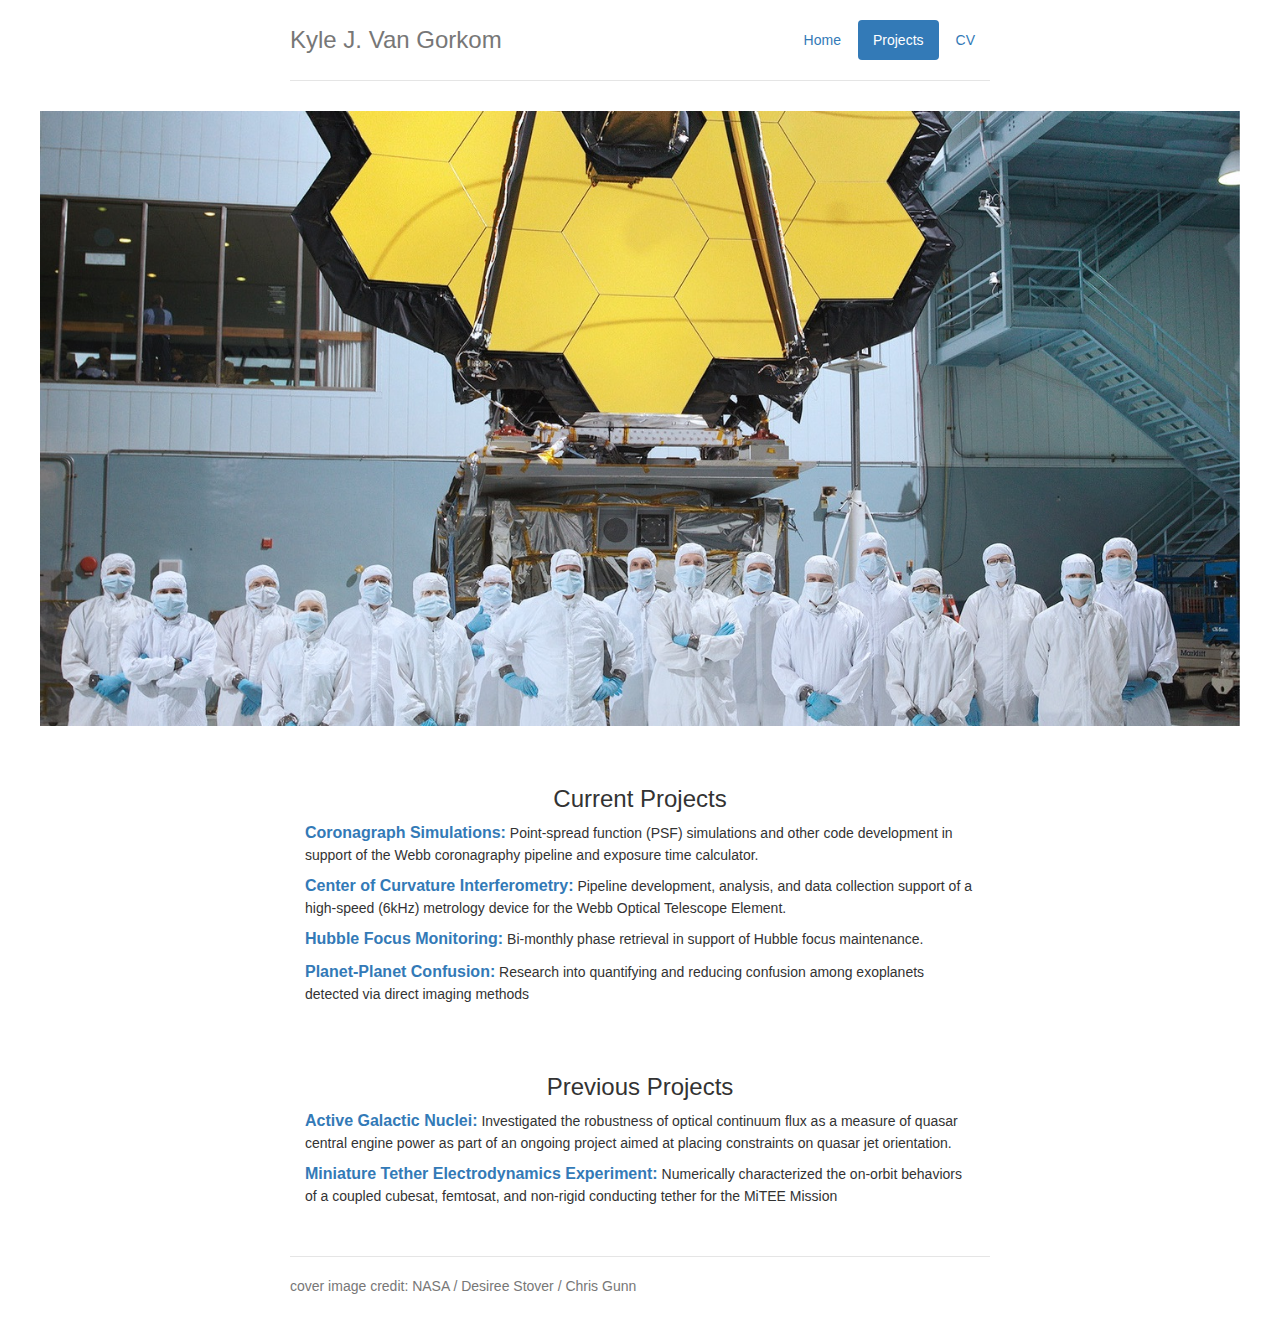
==== projects.html @ afd1f64e "initial commit" ====
<!DOCTYPE html>
<html lang="en">
  <head>
    <meta charset="utf-8">
    <meta http-equiv="X-UA-Compatible" content="IE=edge">
    <meta name="viewport" content="width=device-width, initial-scale=1">
    <!-- The above 3 meta tags *must* come first in the head; any other head content must come *after* these tags -->
    <meta name="author" content="Kyle J. Van Gorkom"/>
    <meta name="description" content="Kyle J. Van Gorkom's homepage"/>
    <meta name="keywords" content="Kyle,Van Gorkom,Optics,Telescopes,Webb,Hubble,Astronomy,STScI,RIA,Brandeis"/>
    <link rel="icon" href="../../favicon.ico">

    <title>Kyle J. Van Gorkom</title>

    <!-- Bootstrap core CSS -->
    <link href="css/bootstrap.css" rel="stylesheet">

    <!-- Custom styles for this template -->
    <link href="jumbotron-narrow.css" rel="stylesheet">
    <link href="font-awesome/css/font-awesome.min.css" rel="stylesheet">

    <!-- HTML5 shim and Respond.js for IE8 support of HTML5 elements and media queries -->
    <!--[if lt IE 9]>
      <script src="https://oss.maxcdn.com/html5shiv/3.7.2/html5shiv.min.js"></script>
      <script src="https://oss.maxcdn.com/respond/1.4.2/respond.min.js"></script>
    <![endif]-->
  </head>

  <body>

    <div class="container">
      <div class="header clearfix">
        <nav>
          <ul class="nav nav-pills pull-right">
            <li role="presentation"><a href="index.html">Home</a></li>
            <li role="presentation" class = "active"><a href="#">Projects</a></li>
            <li role="presentation"><a href="CV_Van_Gorkom.pdf">CV</a></li>
          </ul>
        </nav>
        <h3 class="text-muted">Kyle J. Van Gorkom</h3>
      </div>

    </div>

    <div class="container-fluid">
      <img class="img-responsive" src="coc_cropped.jpg" title="Center of Curvature team. I'm 2nd from the left!">
    </div>

    <div class="container">
      <div class="row marketing">
        <div class="col-md-12">
          <h3 align="center">Current Projects</h3>
          <p>
            <a onclick="window.open(this.href); return false;" href="http://adsabs.harvard.edu/abs/2016AAS...22831703V" class="class4"><span class="style_2" style="font-weight:bold;font-size:16px">Coronagraph Simulations:</span></a> Point-spread function (PSF) simulations and other code development in support of the Webb coronagraphy pipeline and exposure time calculator.</p>
          <p>
            <a onclick="window.open(this.href); return false;" href="https://www.nasa.gov/feature/goddard/2016/nasa-completes-webb-telescope-center-of-curvature-pre-test" class="class4"><span class="style_2" style="font-weight:bold;font-size:16px">Center of Curvature Interferometry:</span></a> Pipeline development, analysis, and data collection support of a high-speed (6kHz) metrology device for the Webb Optical Telescope Element.
          </p>
          <p>
            <a onclick="window.open(this.href); return false;" href="http://www.stsci.edu/hst/observatory/focus" class="class4"><span class="style_2" style="font-weight:bold;font-size:16px">Hubble Focus Monitoring:</span></a> Bi-monthly phase retrieval in support of Hubble focus maintenance.
          </p>
          <p>
            <a href="#" class="class4"><span class="style_2" style="font-weight:bold;font-size:16px">Planet-Planet Confusion:</span></a> Research into quantifying and reducing confusion among exoplanets detected via direct imaging methods
          </p>
        </div>
      </div>

      <div class="row marketing">
        <div class="col-md-12">
          <h3 align="center">Previous Projects</h3>
          <p>
            <a onclick="window.open(this.href); return false;" href="http://adsabs.harvard.edu/abs/2015MNRAS.450.4240V" class="class4"><span class="style_2" style="font-weight:bold;font-size:16px">Active Galactic Nuclei:</span></a> Investigated the robustness of optical continuum flux as a measure of quasar central engine power as part of an ongoing project aimed at placing constraints on quasar jet orientation.</p>
          <p>
           <a onclick="window.open(this.href); return false;" href="http://data.engin.umich.edu/groups/s3fl/mitee/research/" class="class4"><span class="style_2" style="font-weight:bold;font-size:16px">Miniature Tether Electrodynamics Experiment:</span></a> Numerically characterized the on-orbit behaviors of a coupled cubesat, femtosat, and non-rigid conducting tether for the MiTEE Mission
          </p>
        </div>
      </div>

      <footer class="footer">
        <p>cover image credit: NASA /  Desiree Stover / Chris Gunn </p>
      </footer>

    </div> <!-- /container -->


    <!-- IE10 viewport hack for Surface/desktop Windows 8 bug -->
    <script src="../../assets/js/ie10-viewport-bug-workaround.js"></script>
  </body>
</html>
---- jumbotron-narrow.css ----
/* Space out content a bit */
body {
  padding-top: 20px;
  padding-bottom: 20px;
}

/* Everything but the jumbotron gets side spacing for mobile first views */
.header,
.marketing,
.footer {
  padding-right: 15px;
  padding-left: 15px;
}

/* Custom page header */
.header {
  padding-bottom: 20px;
  border-bottom: 1px solid #e5e5e5;
}
/* Make the masthead heading the same height as the navigation */
.header h3 {
  margin-top: 0;
  margin-bottom: 0;
  line-height: 40px;
}

/* Custom page footer */
.footer {
  padding-top: 19px;
  color: #777;
  border-top: 1px solid #e5e5e5;
}

/* Customize container */
@media (min-width: 768px) {
  .container {
    max-width: 730px;
  }
}
.container-narrow > hr {
  margin: 30px 0;
}

/* Main marketing message and sign up button */
.jumbotron {
  text-align: center;
  border-bottom: 1px solid #e5e5e5;
}
.jumbotron .btn {
  padding: 14px 24px;
  font-size: 21px;
}

/* Supporting marketing content */
.marketing {
  margin: 40px 0;
}
.marketing p + h4 {
  margin-top: 28px;
}

/* Responsive: Portrait tablets and up */
@media screen and (min-width: 768px) {
  /* Remove the padding we set earlier */
  .header,
  .marketing,
  .footer {
    padding-right: 0;
    padding-left: 0;
  }
  /* Space out the masthead */
  .header {
    margin-bottom: 30px;
  }
  /* Remove the bottom border on the jumbotron for visual effect */
  .jumbotron {
    border-bottom: 0;
  }
}
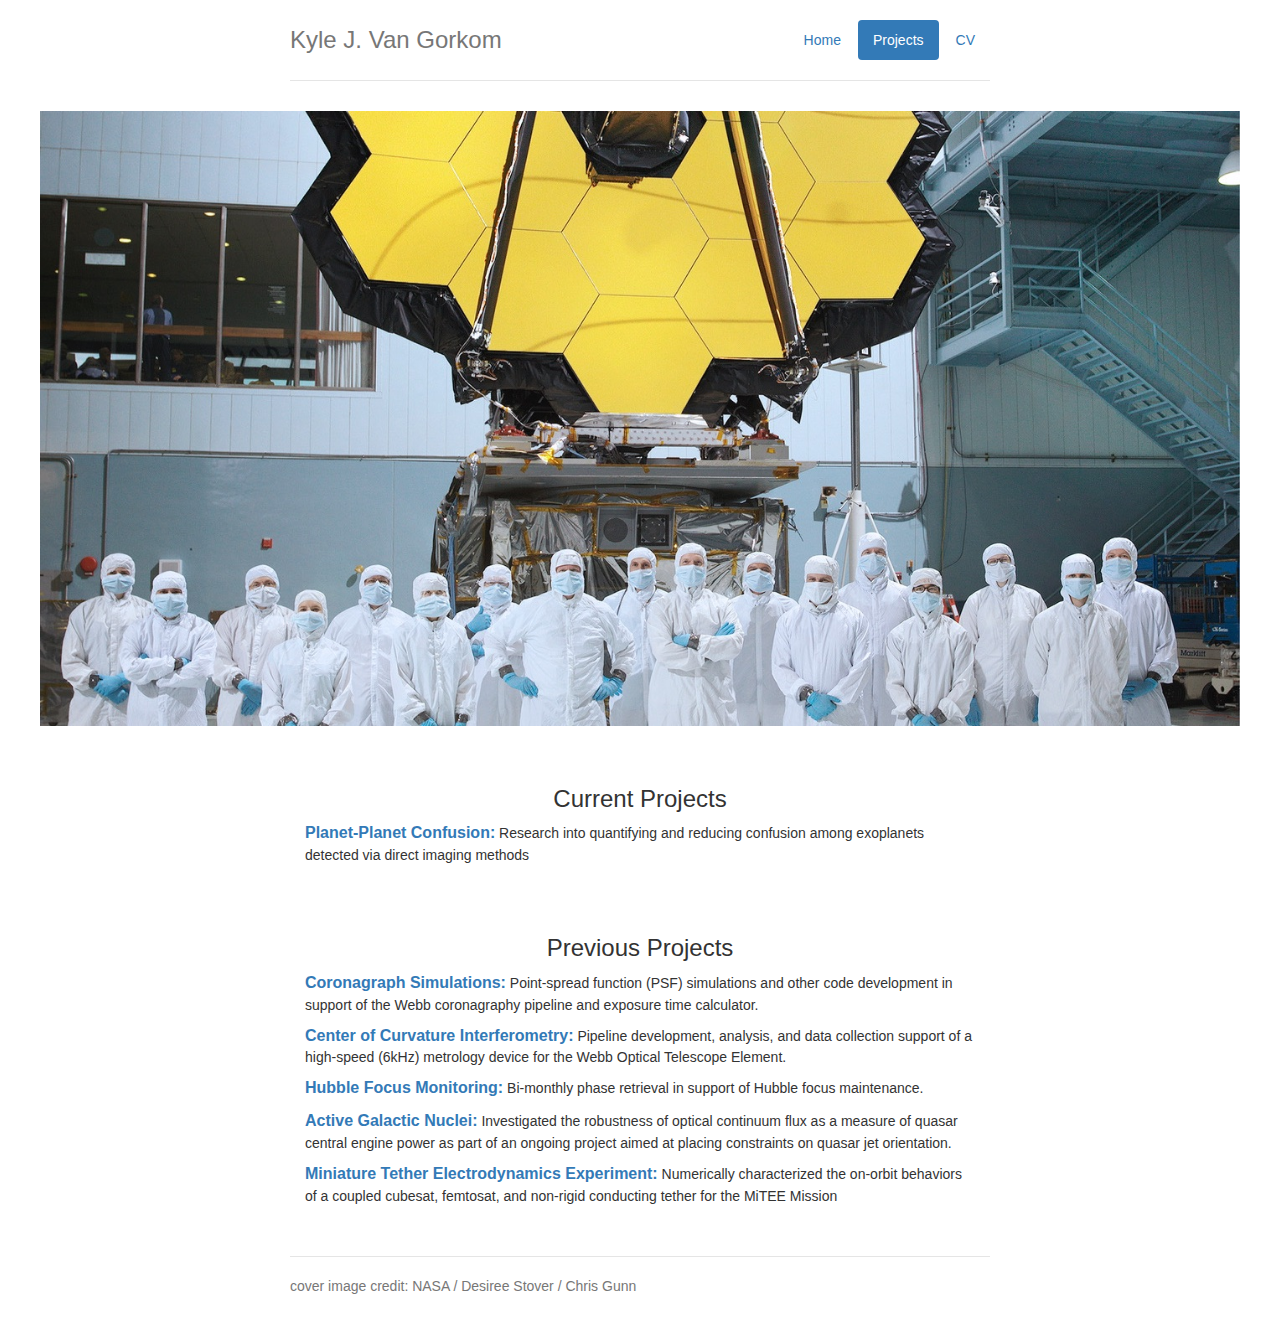
==== commit b094396b: "update pages" ====
--- a/projects.html
+++ b/projects.html
@@ -51,14 +51,6 @@
         <div class="col-md-12">
           <h3 align="center">Current Projects</h3>
           <p>
-            <a onclick="window.open(this.href); return false;" href="http://adsabs.harvard.edu/abs/2016AAS...22831703V" class="class4"><span class="style_2" style="font-weight:bold;font-size:16px">Coronagraph Simulations:</span></a> Point-spread function (PSF) simulations and other code development in support of the Webb coronagraphy pipeline and exposure time calculator.</p>
-          <p>
-            <a onclick="window.open(this.href); return false;" href="https://www.nasa.gov/feature/goddard/2016/nasa-completes-webb-telescope-center-of-curvature-pre-test" class="class4"><span class="style_2" style="font-weight:bold;font-size:16px">Center of Curvature Interferometry:</span></a> Pipeline development, analysis, and data collection support of a high-speed (6kHz) metrology device for the Webb Optical Telescope Element.
-          </p>
-          <p>
-            <a onclick="window.open(this.href); return false;" href="http://www.stsci.edu/hst/observatory/focus" class="class4"><span class="style_2" style="font-weight:bold;font-size:16px">Hubble Focus Monitoring:</span></a> Bi-monthly phase retrieval in support of Hubble focus maintenance.
-          </p>
-          <p>
             <a href="#" class="class4"><span class="style_2" style="font-weight:bold;font-size:16px">Planet-Planet Confusion:</span></a> Research into quantifying and reducing confusion among exoplanets detected via direct imaging methods
           </p>
         </div>
@@ -67,6 +59,14 @@
       <div class="row marketing">
         <div class="col-md-12">
           <h3 align="center">Previous Projects</h3>
+          <p>
+            <a onclick="window.open(this.href); return false;" href="http://adsabs.harvard.edu/abs/2016AAS...22831703V" class="class4"><span class="style_2" style="font-weight:bold;font-size:16px">Coronagraph Simulations:</span></a> Point-spread function (PSF) simulations and other code development in support of the Webb coronagraphy pipeline and exposure time calculator.</p>
+          <p>
+            <a onclick="window.open(this.href); return false;" href="https://www.nasa.gov/feature/goddard/2016/nasa-completes-webb-telescope-center-of-curvature-pre-test" class="class4"><span class="style_2" style="font-weight:bold;font-size:16px">Center of Curvature Interferometry:</span></a> Pipeline development, analysis, and data collection support of a high-speed (6kHz) metrology device for the Webb Optical Telescope Element.
+          </p>
+          <p>
+            <a onclick="window.open(this.href); return false;" href="http://www.stsci.edu/hst/observatory/focus" class="class4"><span class="style_2" style="font-weight:bold;font-size:16px">Hubble Focus Monitoring:</span></a> Bi-monthly phase retrieval in support of Hubble focus maintenance.
+          </p>
           <p>
             <a onclick="window.open(this.href); return false;" href="http://adsabs.harvard.edu/abs/2015MNRAS.450.4240V" class="class4"><span class="style_2" style="font-weight:bold;font-size:16px">Active Galactic Nuclei:</span></a> Investigated the robustness of optical continuum flux as a measure of quasar central engine power as part of an ongoing project aimed at placing constraints on quasar jet orientation.</p>
           <p>
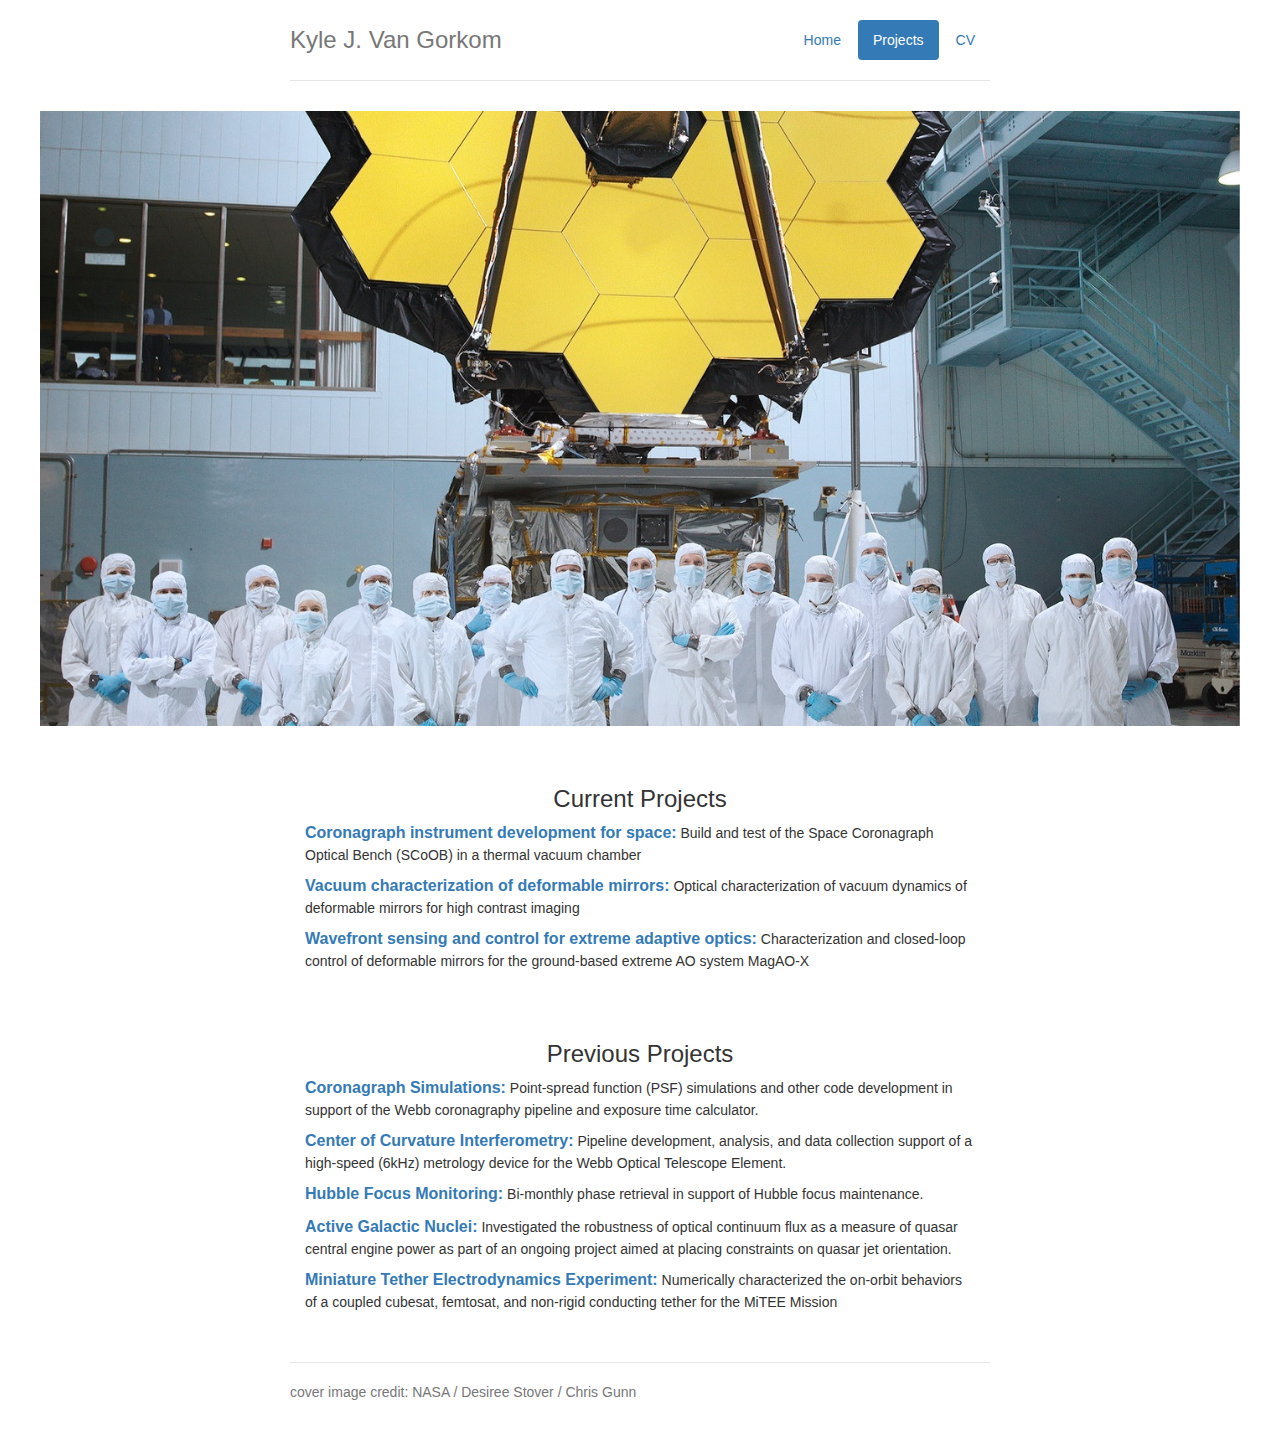
==== commit d0c6c435: "update all the things" ====
--- a/projects.html
+++ b/projects.html
@@ -51,7 +51,13 @@
         <div class="col-md-12">
           <h3 align="center">Current Projects</h3>
           <p>
-            <a href="#" class="class4"><span class="style_2" style="font-weight:bold;font-size:16px">Planet-Planet Confusion:</span></a> Research into quantifying and reducing confusion among exoplanets detected via direct imaging methods
+            <a onclick="window.open(this.href); return false;" href="https://arxiv.org/abs/2208.01155v2" class="class4"><span class="style_2" style="font-weight:bold;font-size:16px">Coronagraph instrument development for space:</span></a> Build and test of the Space Coronagraph Optical Bench (SCoOB) in a thermal vacuum chamber</p>
+          </p>
+          <p>
+            <a onclick="window.open(this.href); return false;" href="https://www.spiedigitallibrary.org/conference-proceedings-of-spie/PC12677/PC126770I/Optical-characterization-of-a-low-noise-high-resolution-controller-for/10.1117/12.2677878.short#_=_" class="class4"><span class="style_2" style="font-weight:bold;font-size:16px">Vacuum characterization of deformable mirrors:</span></a> Optical characterization of vacuum dynamics of deformable mirrors for high contrast imaging</p>
+          </p>
+          <p>
+            <a onclick="window.open(this.href); return false;" href="https://arxiv.org/abs/2107.07523" class="class4"><span class="style_2" style="font-weight:bold;font-size:16px">Wavefront sensing and control for extreme adaptive optics:</span></a> Characterization and closed-loop control of deformable mirrors for the ground-based extreme AO system MagAO-X
           </p>
         </div>
       </div>
@@ -60,7 +66,7 @@
         <div class="col-md-12">
           <h3 align="center">Previous Projects</h3>
           <p>
-            <a onclick="window.open(this.href); return false;" href="http://adsabs.harvard.edu/abs/2016AAS...22831703V" class="class4"><span class="style_2" style="font-weight:bold;font-size:16px">Coronagraph Simulations:</span></a> Point-spread function (PSF) simulations and other code development in support of the Webb coronagraphy pipeline and exposure time calculator.</p>
+            <a onclick="window.open(this.href); return false;" href="https://github.com/spacetelescope/pandeia-coronagraphy" class="class4"><span class="style_2" style="font-weight:bold;font-size:16px">Coronagraph Simulations:</span></a> Point-spread function (PSF) simulations and other code development in support of the Webb coronagraphy pipeline and exposure time calculator.</p>
           <p>
             <a onclick="window.open(this.href); return false;" href="https://www.nasa.gov/feature/goddard/2016/nasa-completes-webb-telescope-center-of-curvature-pre-test" class="class4"><span class="style_2" style="font-weight:bold;font-size:16px">Center of Curvature Interferometry:</span></a> Pipeline development, analysis, and data collection support of a high-speed (6kHz) metrology device for the Webb Optical Telescope Element.
           </p>
@@ -70,7 +76,7 @@
           <p>
             <a onclick="window.open(this.href); return false;" href="http://adsabs.harvard.edu/abs/2015MNRAS.450.4240V" class="class4"><span class="style_2" style="font-weight:bold;font-size:16px">Active Galactic Nuclei:</span></a> Investigated the robustness of optical continuum flux as a measure of quasar central engine power as part of an ongoing project aimed at placing constraints on quasar jet orientation.</p>
           <p>
-           <a onclick="window.open(this.href); return false;" href="http://data.engin.umich.edu/groups/s3fl/mitee/research/" class="class4"><span class="style_2" style="font-weight:bold;font-size:16px">Miniature Tether Electrodynamics Experiment:</span></a> Numerically characterized the on-orbit behaviors of a coupled cubesat, femtosat, and non-rigid conducting tether for the MiTEE Mission
+           <a onclick="window.open(this.href); return false;" href="http://clasp-research.engin.umich.edu/groups/s3fl/mitee/" class="class4"><span class="style_2" style="font-weight:bold;font-size:16px">Miniature Tether Electrodynamics Experiment:</span></a> Numerically characterized the on-orbit behaviors of a coupled cubesat, femtosat, and non-rigid conducting tether for the MiTEE Mission
           </p>
         </div>
       </div>
